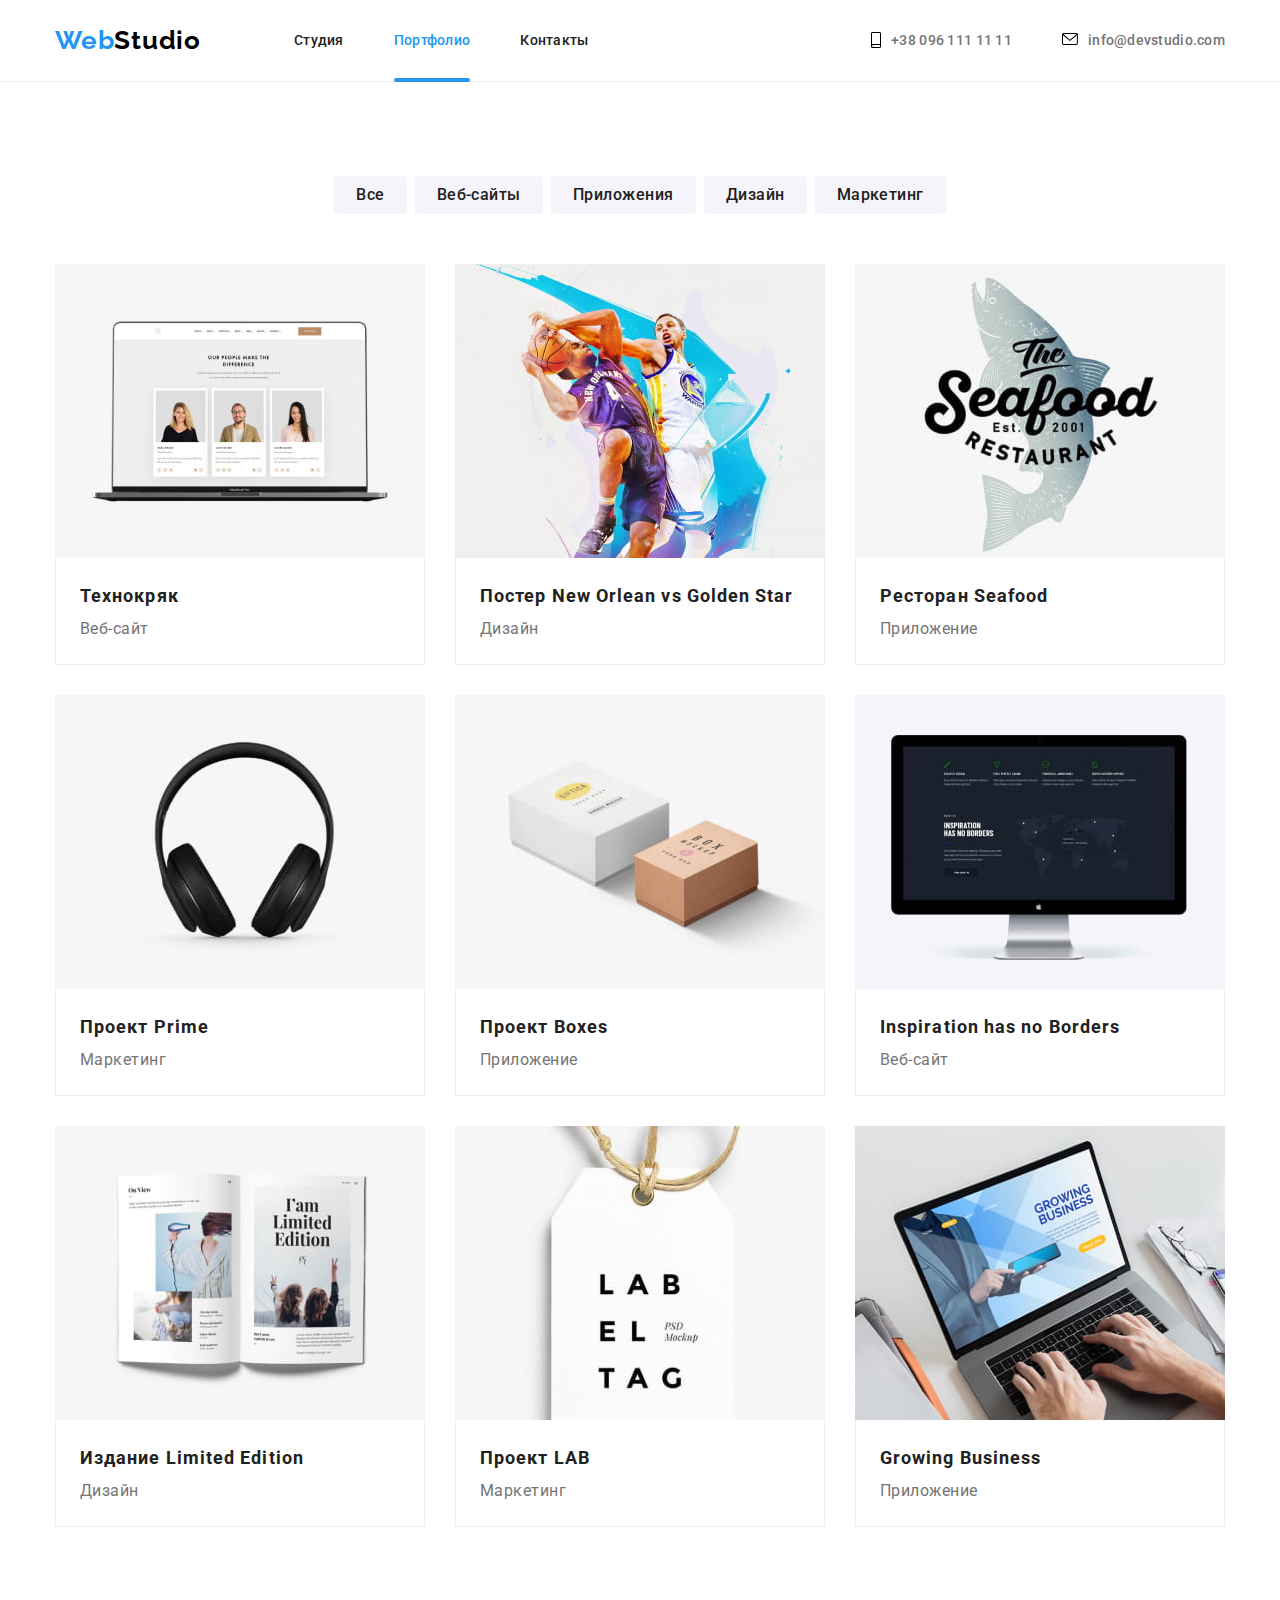
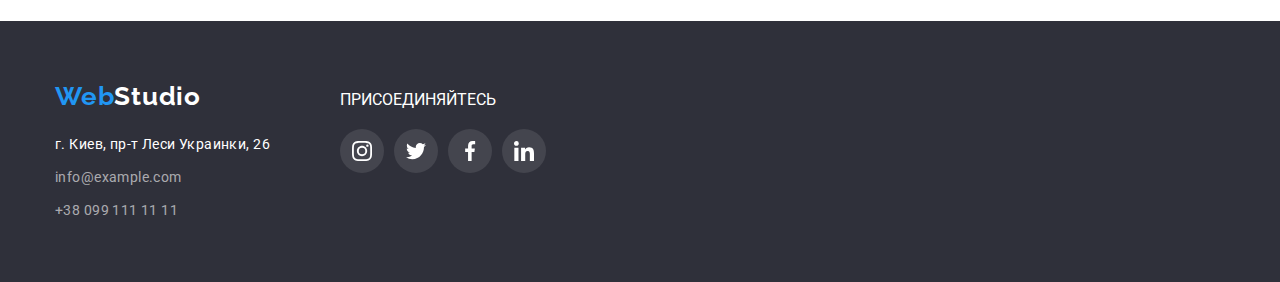
==== portfolio.html @ 35a97fe6 "Initial commit" ====
<!DOCTYPE html>
<html lang="ru">

<head>
    <meta charset="UTF-8">
    <meta http-equiv="X-UA-Compatible" content="IE=edge">
    <meta name="viewport" content="width=device-width, initial-scale=1.0">
    <title>Портфолио</title>
    <link rel="preconnect" href="https://fonts.googleapis.com">
    <link rel="preconnect" href="https://fonts.gstatic.com" crossorigin>
    <link
        href="https://fonts.googleapis.com/css2?family=Montserrat:wght@400;700&family=Raleway:wght@700&family=Roboto:wght@400;500;700;900&display=swap"
        rel="stylesheet">

    <link rel="stylesheet"
        href="https://cdnjs.cloudflare.com/ajax/libs/modern-normalize/1.1.0/modern-normalize.min.css">

    <link rel="stylesheet" href="./css/styles.css">

</head>

<body>



    <!-- Header section -->
    <header class="header">

        <div class="container header-container">
            <a href="/" class="logo link"> <span class="logo-web">Web</span>Studio </a>
            <nav class="main-nav">
                <ul class="navigation-list list">
                    <li class="navigation-item"><a class="navigation-link link" href="./index.html">Студия</a></li>
                    <li class="navigation-item"><a class="navigation-link link navigation-link-current"
                            href="./portfolio.html">Портфолио</a></li>
                    <li class="navigation-item"><a class="navigation-link link" href="">Контакты</a></li>
                </ul>
            </nav>

            <ul class="connection list">
                <li class="connection-item"><a class="connection-link link" href="tel:+380961111111">
                        <svg class="icon-smartphone">
                            <use href="./images/icons.svg#icon-smartphone">

                            </use>
                        </svg>+38 096 111 11 11</a>

                <li class="connection-item"><a class="connection-link link" href="mailto:info@devstudio.com">
                        <svg class="icon-envelope">
                            <use href="./images/icons.svg#icon-envelope">

                            </use>
                        </svg>info@devstudio.com</a></li>
            </ul>

        </div>

    </header>

    <!-- Main section -->

    <main>


        <!-- Portfolio section -->

        <section class="portfolio-section section">

            <div class="container">

                <ul class="filter-list list">
                    <li class="filter-item"><button class="filter-btn" type="button">Все</button></li>
                    <li class="filter-item"><button class="filter-btn" type="button">Веб-сайты</button></li>
                    <li class="filter-item"><button class="filter-btn" type="button">Приложения</button></li>
                    <li class="filter-item"><button class="filter-btn" type="button">Дизайн</button></li>
                    <li class="filter-item"><button class="filter-btn" type="button">Маркетинг</button></li>
                </ul>

                <ul class="porfolio-list list">
                    <li class="portfolio-item">
                        <a href="" class="portfolio-link link">
                            <div class="portfolio-list-thumb">
                                <img src="./images/portfolio/img-1.jpg" alt="Ноутбук с открытой веб-страницей"
                                    class="portfolio-img img" width="370" height="294">
                                <div class="overlay">
                                    <p class="porfolio-overlay-text">Ресурс предлагает комплексные предложения с разным
                                        уровнем
                                        функционала и сервисов. Все это позволит посетителю получить
                                        исчерпывающие сведения о компании или частном лице.</p>
                                </div>
                            </div>
                            <div class="portfolio-content">
                                <h2 class="portfolio-subtitle ">Технокряк</h2>
                                <p class="portfolio-desc">Веб-сайт</p>
                            </div>
                        </a>
                    </li>
                    <li class="portfolio-item">
                        <a href="" class="portfolio-link link">
                            <div class="portfolio-list-thumb">
                                <img src="./images/portfolio/img-2.jpg" alt="Момент игры двух баскетболистов"
                                    class="portfolio-img img" width="370" height="294">
                                <div class="overlay">
                                    <p class="porfolio-overlay-text">Ресурс предлагает комплексные предложения с разным
                                        уровнем
                                        функционала и сервисов. Все это позволит посетителю получить
                                        исчерпывающие сведения о компании или частном лице.</p>
                                </div>
                            </div>
                            <div class="portfolio-content">
                                <h2 class="portfolio-subtitle">Постер <span lang="en">New Orlean vs Golden Star</span>
                                </h2>
                                <p class="portfolio-desc">Дизайн</p>
                            </div>
                        </a>
                    </li>
                    <li class="portfolio-item">
                        <a href="" class="portfolio-link link">
                            <div class="portfolio-list-thumb">
                                <img src="./images/portfolio/img-3.jpg" alt="Логотип-вывеска ресторана"
                                    class="portfolio-img img" width="370" height="294">
                                <div class="overlay">
                                    <p class="porfolio-overlay-text">Ресурс предлагает комплексные предложения с разным
                                        уровнем
                                        функционала и сервисов. Все это позволит посетителю получить
                                        исчерпывающие сведения о компании или частном лице.</p>
                                </div>
                            </div>
                            <div class="portfolio-content">
                                <h2 class="portfolio-subtitle">Ресторан <span lang="en">Seafood</span> </h2>
                                <p class="portfolio-desc">Приложение</p>
                            </div>
                        </a>
                    </li>
                    <li class="portfolio-item">
                        <a href="" class="portfolio-link link">
                            <div class="portfolio-list-thumb">
                                <img src="./images/portfolio/img-4.jpg" alt="Накладные наушники"
                                    class="portfolio-img img" width="370" height="294">
                                <div class="overlay">
                                    <p class="porfolio-overlay-text">Ресурс предлагает комплексные предложения с разным
                                        уровнем
                                        функционала и сервисов. Все это позволит посетителю получить
                                        исчерпывающие сведения о компании или частном лице.</p>
                                </div>
                            </div>
                            <div class="portfolio-content">
                                <h2 class="portfolio-subtitle">Проект <span lang="en">Prime</span> </h2>
                                <p class="portfolio-desc">Маркетинг</p>
                            </div>
                        </a>
                    </li>
                    <li class="portfolio-item">
                        <a href="" class="portfolio-link link">
                            <div class="portfolio-list-thumb">
                                <img src="./images/portfolio/img-5.jpg" alt="две коробочки с надписями"
                                    class="portfolio-img img" width="370" height="294">
                                <div class="overlay">
                                    <p class="porfolio-overlay-text">Ресурс предлагает комплексные предложения с разным
                                        уровнем
                                        функционала и сервисов. Все это позволит посетителю получить
                                        исчерпывающие сведения о компании или частном лице.</p>
                                </div>
                            </div>
                            <div class="portfolio-content">
                                <h2 class="portfolio-subtitle">Проект <span lang="en">Boxes</span></h2>
                                <p class="portfolio-desc">Приложение</p>
                            </div>
                        </a>
                    </li>
                    <li class="portfolio-item">
                        <a href="" class="portfolio-link link">
                            <div class="portfolio-list-thumb">
                                <img src="./images/portfolio/img-6.jpg" alt="" class="portfolio-img img" width="370"
                                    height="294">
                                <div class="overlay">
                                    <p class="porfolio-overlay-text">Ресурс предлагает комплексные предложения с разным
                                        уровнем
                                        функционала и сервисов. Все это позволит посетителю получить
                                        исчерпывающие сведения о компании или частном лице.</p>
                                </div>
                            </div>
                            <div class="portfolio-content">
                                <h2 class="portfolio-subtitle" lang="en">Inspiration has no Borders</h2>
                                <p class="portfolio-desc">Веб-сайт</p>
                            </div>
                        </a>
                    </li>
                    <li class="portfolio-item">
                        <a href="" class="portfolio-link link">
                            <div class="portfolio-list-thumb">
                                <img src="./images/portfolio/img-7.jpg" alt="Книга. Лимитированое издание"
                                    class="portfolio-img img" widt h="370" height="294">
                                <div class="overlay">
                                    <p class="porfolio-overlay-text">Ресурс предлагает комплексные предложения с разным
                                        уровнем
                                        функционала и сервисов. Все это позволит посетителю получить
                                        исчерпывающие сведения о компании или частном лице.</p>
                                </div>
                            </div>
                            <div class="portfolio-content">
                                <h2 class="portfolio-subtitle">Издание <span lang="en">Limited Edition</span></h2>
                                <p class="portfolio-desc">Дизайн</p>
                            </div>
                        </a>
                    </li>
                    <li class="portfolio-item">
                        <a href="" class="portfolio-link link">
                            <div class="portfolio-list-thumb">
                                <img src="./images/portfolio/img-8.jpg" alt="Этикетка" class="portfolio-img img"
                                    width="370" height="294">
                                <div class="overlay">
                                    <p class="porfolio-overlay-text">Ресурс предлагает комплексные предложения с разным
                                        уровнем
                                        функционала и сервисов. Все это позволит посетителю получить
                                        исчерпывающие сведения о компании или частном лице.</p>
                                </div>
                            </div>
                            <div class="portfolio-content">
                                <h2 class="portfolio-subtitle">Проект <span lang="en">LAB</span></h2>
                                <p class="portfolio-desc">Маркетинг</p>
                            </div>
                        </a>
                    </li>
                    <li class="portfolio-item">
                        <a href="" class="portfolio-link link">
                            <div class="portfolio-list-thumb">
                                <img src="./images/portfolio/img-9.jpg" alt="" class="portfolio-img img" width="370"
                                    height="294">
                                <div class="overlay">
                                    <p class="porfolio-overlay-text">Ресурс предлагает комплексные предложения с разным
                                        уровнем
                                        функционала и сервисов. Все это позволит посетителю получить
                                        исчерпывающие сведения о компании или частном лице.</p>
                                </div>
                            </div>
                            <div class="portfolio-content">
                                <h2 class="portfolio-subtitle" lang="en">Growing Business</h2>
                                <p class="portfolio-desc">Приложение</p>
                            </div>
                        </a>
                    </li>
                </ul>
            </div>
        </section>

    </main>

    <!-- FOOTER section -->

    <footer class="footer">
        <div class="container footer-container">
            <div class="footer-box">
                <a class="footer-logo link" href=""> <span class="logo-web">Web</span>Studio </a>
                <address class="address">
                    <p class="footer-address"> г. Киев, пр-т Леси Украинки, 26</p>
                    <ul class="fotter-list list">
                        <li class="footer-item"><a class="footer-link link"
                                href="mailto:info@example.com">info@example.com</a>
                        </li>
                        <li class="footer-item"><a class="footer-link link" href="tel:+380991111111">+38 099 111 11
                                11</a>
                        </li>
                    </ul>


                </address>
            </div>

            <div class="footer-social-container">
                <p class="join">присоединяйтесь</p>
                <ul class="footer-social-list social-list">
                    <li class="instagram social-item">
                        <a class="instagram-link social-link footer-social-link" href="">
                            <svg class="instagram-icon footer-social-icon social-icon">
                                <use href="./images/icons.svg#icon-instagram"></use>
                            </svg>
                        </a>
                    </li>
                    <li class="twitter social-item">
                        <a class="twitter-link social-link footer-social-link" href="">
                            <svg class="twitter-icon footer-social-icon social-icon">
                                <use href="./images/icons.svg#icon-twitter"></use>
                            </svg>
                        </a>
                    </li>
                    <li class="facebook social-item">
                        <a class="facebook-link social-link footer-social-link" href="">
                            <svg class="facebook-icon footer-social-icon social-icon">
                                <use href="./images/icons.svg#icon-facebook"></use>
                            </svg>
                        </a>
                    </li>
                    <li class="linkedin social-item">
                        <a class="linkedin-link social-link footer-social-link" href="">
                            <svg class="linkedin-icon footer-social-icon social-icon">
                                <use href="./images/icons.svg#icon-linkedin"></use>
                            </svg>
                        </a>
                    </li>
                </ul>
            </div>
        </div>
    </footer>


</body>

</html>
---- css/styles.css ----
:root {
    /* fonts */
    --main-font: 'Roboto', sans-serif;
    --secondary-font: 'Raleway', sans-serif;

    /* text colors */
    --main-txt-cl: #212121;
    --accent-txt-cl: #757575;
    --select-cl: #2196F3;
    --social-cl: #AFB1B8;

    /* bg colors */
    --light-bg-cl: #F5F4FA;
    --dark-dg-cl: #2F303A;

    /* others */

    --card-set-gap: 30px;
    --margin-subtitle-gap: 50px;
}


body {
    font-family: var(--main-font);
    color: var(--accent-txt-cl);
}

/* reset styles */

.list {
    list-style: none;
}

.link {
    text-decoration: none;
}

h1,
h2,
h3,
p,
ul {
    margin: 0;
    padding: 0;
}

/* base styles */



.container {
    width: 1200px;
    padding-left: 15px;
    padding-right: 15px;
    margin: 0 auto;

}

.header-container,
.navigation-list,
.connection {
    display: flex;
    align-items: center;
}

.section {
    padding-bottom: 94px;
    padding-top: 94px;
}

.filter-btn,
.portfolio-subtitle,
.navigation-link,
.criteria-item-title,
.subtitle,
.team-subtitle {
    color: var(--main-txt-cl);
}


.hero-btn,
.filter-btn:hover,
.filter-btn:focus {

    background-color: var(--select-cl);
    cursor: pointer;
    color: #FFFFFF;

}



.img {
    display: block;
}


/* Header section */
.header {
    border-bottom: 1px solid #ECECEC;
}

.logo {
    margin-right: 93px;
}

.logo,
.footer-logo {
    font-family: var(--secondary-font);
    font-weight: 700;
    font-size: 26px;
    line-height: 1.19;
    letter-spacing: 0.03em;
    color: #000000;

}


.main-nav {
    margin-right: auto;
}

.connection .connection-item:not(:last-child) {
    margin-right: 50px;
}

.navigation-list .navigation-item:not(:last-child) {
    margin-right: 50px;
}

.navigation-link,
.connection-link {
    display: block;
    padding-top: 32px;
    padding-bottom: 32px;

    font-weight: 500;
    font-size: 14px;
    line-height: 1.14;
    letter-spacing: 0.02em;

    transition: color 250ms cubic-bezier(0.4, 0, 0.2, 1),
        fill 250ms cubic-bezier(0.4, 0, 0.2, 1);
}

.connection-link,
.portfolio-desc {
    color: var(--accent-txt-cl);
}

.icon-smartphone {
    width: 10px;
    height: 16px;
    vertical-align: text-top;
    margin-right: 10px;
    fill: inherit;
}

.icon-envelope {
    width: 16px;
    height: 12px;
    margin-right: 10px;
    fill: inherit;
}





.logo-web,
.navigation-link-current,
.navigation-link:hover,
.navigation-link:focus,
.connection-link:hover,
.connection-link:focus,
.icon-envelope:hover {
    color: var(--select-cl);
    fill: var(--select-cl);
}

.navigation-link-current {
    position: relative;
}

.navigation-link-current::after {
    content: '';
    display: block;
    width: 100%;
    height: 4px;
    border-radius: 2px;
    background-color: var(--select-cl);


    position: absolute;
    bottom: -2px;
    left: 0;
}




/* Hero section */


.headline {
    width: 696px;
    margin-bottom: 30px;
    margin-left: auto;
    margin-right: auto;

    font-weight: 900;
    font-size: 44px;
    line-height: 60px;
    text-align: center;
    letter-spacing: 0.06em;
    text-transform: uppercase;
    color: #FFFFFF;

}

.hero {
    padding-top: 200px;
    padding-bottom: 200px;
    text-align: center;

    background-color: #C4C4C4;
    background-image: linear-gradient(to right, rgba(47, 48, 58, 0.4), rgba(47, 48, 58, 0.4)), url(../images/background/bg-hero.jpg);
    background-repeat: no-repeat;
    max-width: 1600px;
    margin-right: auto;
    margin-left: auto;
}


.footer {
    background-color: var(--dark-dg-cl);
}



.hero-btn {
    transition: background-color 250ms cubic-bezier(0.4, 0, 0.2, 1);

    background: #2196F3;
    border: none;
    border-radius: 4px;
    padding: 10px 42px;

    font-family: inherit;
    font-weight: 700;
    font-size: 16px;
    line-height: calc(30/16);
    text-align: center;
    letter-spacing: 0.06em;
}

.hero-btn:hover,
.hero-btn:focus {
    background: #188CE8;
}

/* Modal window*/

.backdrop {
    position: fixed;
    top: 0;
    left: 0;
    z-index: 1000;

    width: 100%;
    height: 100%;

    background-color: rgba(0, 0, 0, 0.2);

    transition: opacity 250ms cubic-bezier(0.4, 0, 0.2, 1),
        visibility 250ms cubic-bezier(0.4, 0, 0.2, 1);
}

.backdrop.is-hidden {
    opacity: 0;
    pointer-events: none;
    visibility: hidden;
}

.backdrop.is-hidden .modal {
    transform: translate(-50%, -50%) scale(0.3) rotate(360deg);

}

.modal {
    position: absolute;
    top: 50%;
    left: 50%;
    transform: translate(-50%, -50%) scale(1) rotate(0);
    transition: transform 300ms cubic-bezier(0.4, 0, 0.2, 1) 250ms;

    min-width: 528px;
    min-height: 581px;
    background: #FFFFFF;
    box-shadow: 0px 1px 3px rgba(0, 0, 0, 0.12), 0px 1px 1px rgba(0, 0, 0, 0.14), 0px 2px 1px rgba(0, 0, 0, 0.2);
    border-radius: 4px;


}

.modal-btn {
    position: absolute;
    top: 8px;
    right: 8px;

    display: flex;
    justify-content: center;
    align-items: center;

    width: 30px;
    height: 30px;
    border: 1px solid rgba(0, 0, 0, 0.1);
    border-radius: 50%;
    background-color: transparent;

    cursor: pointer;
}

.modal-btn-icon {
    width: 18px;
    height: 18px;
}

/* criteria section */

.criteria-list,
.team-list {
    display: flex;

}

.criteria-item {
    flex-basis: calc((100%-90px)/4);
}

.criteria-list>.criteria-item:not(:last-child),
.team-list .team-item:not(:last-child),
.work-list .work-item:not(:last-child) {
    margin-right: var(--card-set-gap);
}


.criteria-title {
    border: 0;
    height: 1px;
    margin: -1px;
    overflow: hidden;
    padding: 0;
    width: 1px;
}



.criteria-item-title,
.work-item-title {
    font-weight: 700;
    font-size: 14px;
    line-height: calc(16/14);
    letter-spacing: 0.03em;
    text-transform: uppercase;
}

.criteria-item-desk {
    margin-top: 10px;
    font-size: 14px;
    line-height: calc(24/14);
    letter-spacing: 0.03em;
}

.thumb {
    display: flex;
    align-items: center;
    justify-content: center;
    background-color: var(--light-bg-cl);
    height: 120px;
    margin-bottom: 30px;
}

.criteria-icon {

    width: 70px;
    height: 70px;
}


/* WORK section */
.work {
    padding-top: 0;
}

.subtitle {
    margin-bottom: var(--margin-subtitle-gap);

    font-weight: 700;
    font-size: 36px;
    line-height: calc(42/36);
    text-align: center;
    letter-spacing: 0.03em;
}

.work-list {
    display: flex;

}

.work-thumb {
    display: flex;
    justify-content: center;
    align-items: center;

    position: absolute;
    bottom: 0;
    left: 0;

    width: 100%;
    height: 70px;
    background-color: rgba(47, 48, 58, 0.8);
}

.work-item-title {
    color: #FFFFFF;

}

.work-item {
    position: relative;

    flex-basis: calc((100%-60)/3);

}


/* TEAM section */

.team {
    background-color: var(--light-bg-cl);
}


.team-item {
    box-shadow: 0px 1px 3px rgba(0, 0, 0, 0.12), 0px 1px 1px rgba(0, 0, 0, 0.14), 0px 2px 1px rgba(0, 0, 0, 0.2);
    border-radius: 0px 0px 4px 4px;

}

.team-text {
    padding-top: 30px;
    padding-bottom: 30px;
}

.team-subtitle {
    margin-bottom: 10px;

    font-weight: 500;
    font-size: 16px;
    line-height: calc(19/16);
    text-align: center;
    letter-spacing: 0.03em;

}

.team-desk {

    margin-bottom: 16px;
}


.team-desk,
.portfolio-desc {
    line-height: calc(19/16);
    text-align: center;
    letter-spacing: 0.03em;
}

.social-list {
    list-style: none;
    display: flex;
    gap: 10px;
    justify-content: center;

}

.social-item {
    height: 44px;
    width: 44px;


}


.social-link {
    display: flex;
    height: 100%;
    width: 100%;
    border-radius: 50%;
    justify-content: center;
    align-items: center;


    transition: background-color 250ms cubic-bezier(0.4, 0, 0.2, 1);


}



.social-icon {
    width: 20px;
    height: 20px;
    fill: var(--social-cl);

    transition: fill 250ms cubic-bezier(0.4, 0, 0.2, 1);


}

.social-link:hover .team-social-icon,
.social-link:focus .team-social-icon {
    fill: #FFFFFF;
}

.social-link:hover,
.social-link:focus {
    background-color: var(--select-cl);
}


/* Clients */

.clients-list {
    display: flex;
    gap: var(--card-set-gap);

    list-style: none;
}

.clients-item {
    width: 170px;
    height: 92px;


}



.client-link {
    display: flex;
    align-items: center;
    justify-content: center;
    width: 100%;
    height: 100%;
    border: 1px solid var(--social-cl);

    transition: border 250ms cubic-bezier(0.4, 0, 0.2, 1);
}

.clients-logo {
    width: 106px;
    height: 60px;
    fill: var(--social-cl);

    transition: fill 250ms cubic-bezier(0.4, 0, 0.2, 1);
}

.client-link:hover .clients-logo,
.client-link:focus .clients-logo {
    fill: var(--select-cl);

}

.client-link:hover,
.client-link:focus {
    border: 1px solid var(--select-cl);
}



/* Footer */

.footer {
    padding-top: 60px;
    padding-bottom: 60px;
}

.footer-box {
    display: block;
    margin-right: 70px;
}

.footer-logo,
.footer-address,
.footer-link:hover,
.footer-link:focus {
    color: #FFFFFF;
}

.footer-container {
    display: flex;
    align-items: baseline;

}

.address,
.footer-link {
    font-style: normal;
    font-size: 14px;
    line-height: calc(24/14);
    letter-spacing: 0.03em;
}

.footer-link {
    color: rgba(255, 255, 255, 0.6);
    transition: color 250ms cubic-bezier(0.4, 0, 0.2, 1);
    ;
}

.address {
    margin-top: 20px;
}

.fotter-list,
.footer-item:last-child {
    margin-top: 9px;
}


.join {
    text-transform: uppercase;
    color: rgba(255, 255, 255, 1);
}

.footer-social-list {
    margin: 0px;
    margin-top: 20px;
}

.footer-social-icon {
    fill: #FFFFFF;
}

.footer-social-link {
    background-color: rgba(255, 255, 255, 0.1);
}


/*  PORTFOLIO PAGE */

.filter-list {
    display: flex;
    justify-content: center;
    margin-bottom: 50px;
}

.filter-btn {
    padding: 6px 22px;

    font-family: inherit;
    font-style: normal;
    font-weight: 500;
    font-size: 16px;
    line-height: calc(26/16);
    text-align: center;
    letter-spacing: 0.03em;
    background-color: var(--light-bg-cl);
    border-style: none;
    border-radius: 4px;
    transition: background-color 250ms cubic-bezier(0.4, 0, 0.2, 1),
        box-shadow 250ms cubic-bezier(0.4, 0, 0.2, 1),
        color 250ms cubic-bezier(0.4, 0, 0.2, 1);
}

.filter-btn:hover,
.filter-btn:focus {
    box-shadow: 0px 3px 1px rgba(0, 0, 0, 0.1), 0px 1px 2px rgba(0, 0, 0, 0.08), 0px 2px 2px rgba(0, 0, 0, 0.12);
}

.filter-list .filter-item:not(:last-child) {
    margin-right: 8px;
}

.porfolio-list {


    /*   margin-top: calc(-1 * var(--card-set-gap));
    margin-left: calc(-1 * var(--card-set-gap)); */

    display: flex;
    flex-wrap: wrap;
    gap: var(--card-set-gap);

}

.portfolio-item {
    flex-basis: calc(100% / 3 - var(--card-set-gap));

    /*  margin-top: var(--card-set-gap);
    margin-left: var(--card-set-gap); */
}

.portfolio-link {
    transition: box-shadow 250ms cubic-bezier(0.4, 0, 0.2, 1);
}

.portfolio-link:hover,
.portfolio-link:focus {
    display: block;
    box-shadow: 0px 1px 1px rgba(0, 0, 0, 0.12), 0px 4px 4px rgba(0, 0, 0, 0.06), 1px 4px 6px rgba(0, 0, 0, 0.16);
}

.portfolio-subtitle {
    font-weight: 700;
    font-size: 18px;
    line-height: calc(36/18);
    letter-spacing: 0.06em;
}

.portfolio-desc {
    line-height: calc(30/16);
    text-align: left;
}

.portfolio-content {
    padding: 20px 24px;
    border: 1px solid #EEEEEE;
    border-top: none;
}

.portfolio-list-thumb {
    position: relative;
    overflow: hidden;

}

.overlay {
    position: absolute;
    top: 0;
    bottom: 0;

    padding: 63px 24px;
    background-color: rgba(33, 150, 243, 0.9);

    transform: translateY(100%);
    transition: transform 250ms cubic-bezier(0.4, 0, 0.2, 1);

}

.portfolio-link:hover .overlay,
.portfolio-link:focus .overlay {
    transform: translateY(0);
}

.porfolio-overlay-text {
    font-size: 18px;
    line-height: calc(28/18);
    letter-spacing: 0.03em;

    color: #FFFFFF;
}
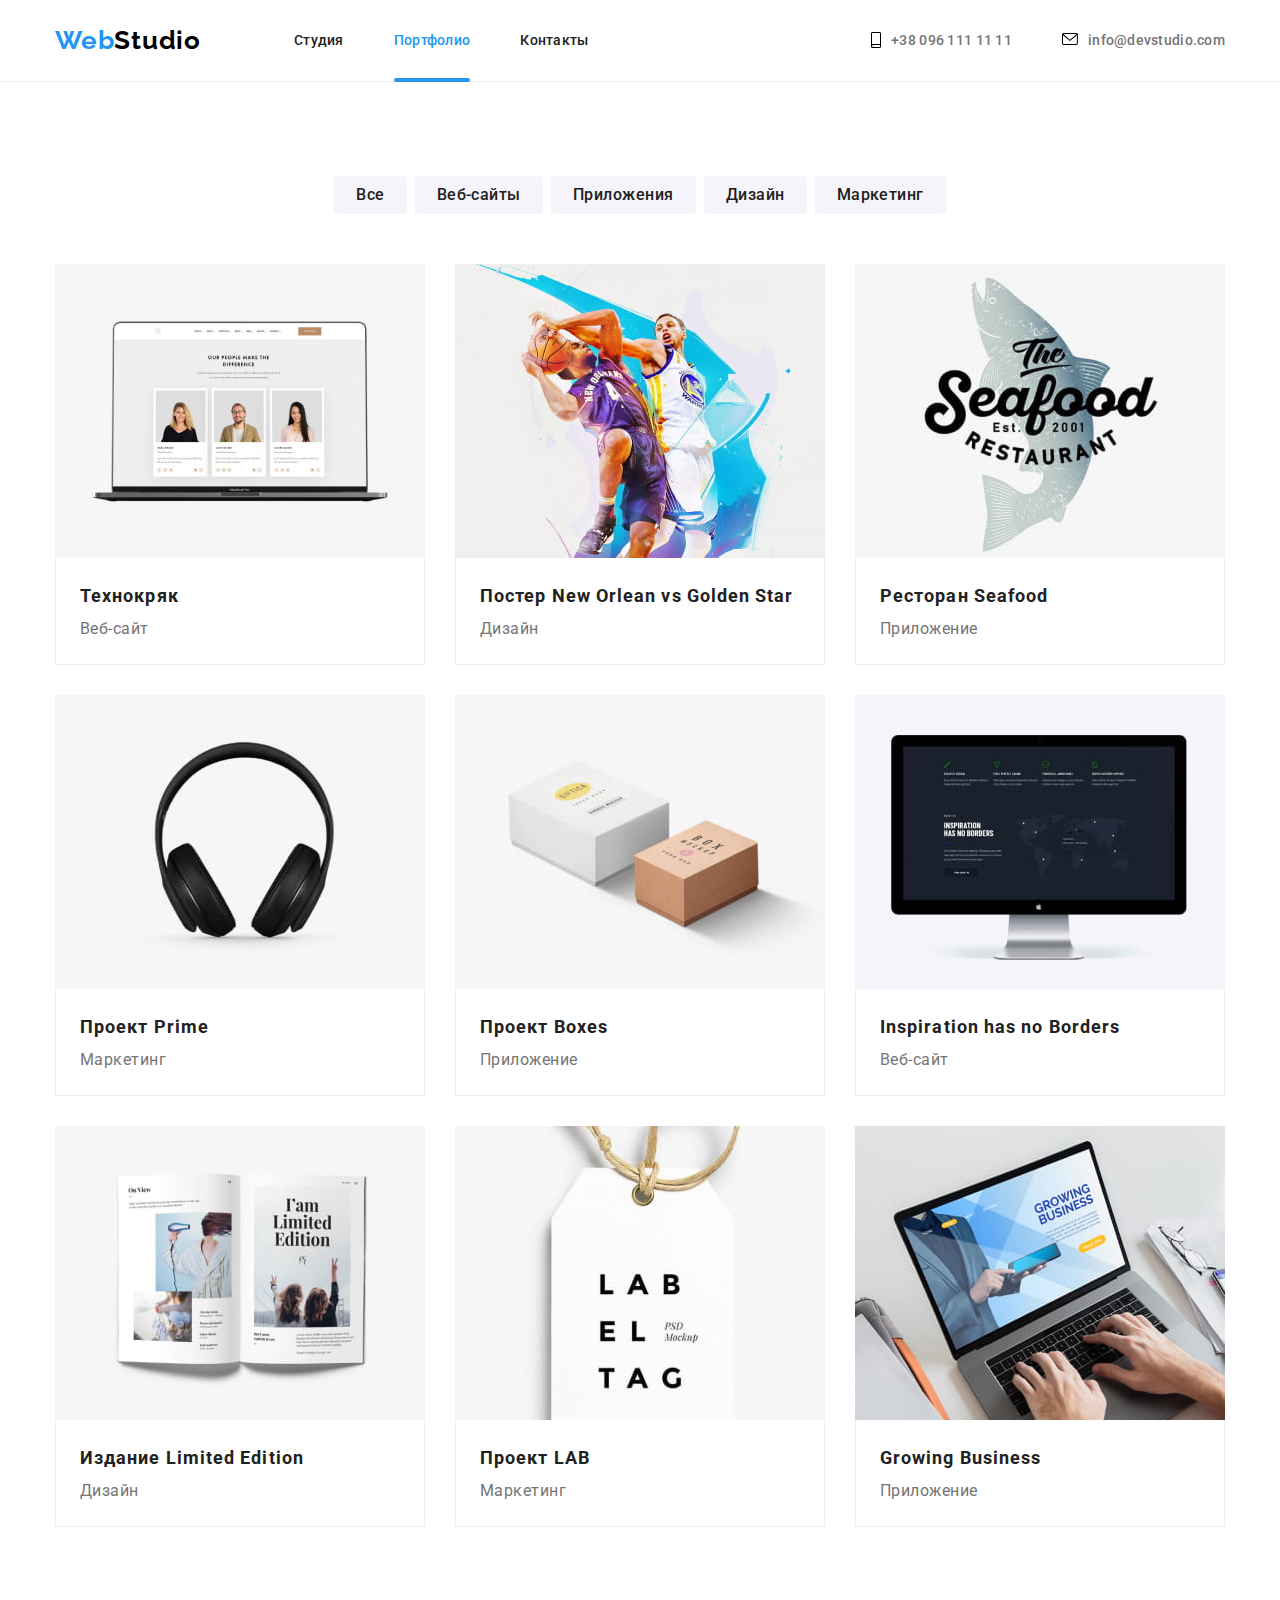
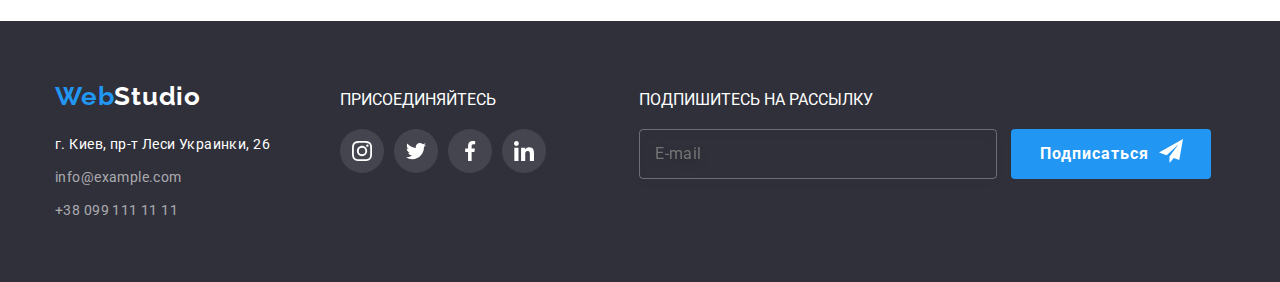
==== commit 8815970f: "form" ====
--- a/portfolio.html
+++ b/portfolio.html
@@ -300,6 +300,20 @@
                     </li>
                 </ul>
             </div>
+            <div class="footer-form">
+                <form>
+                    <label class="join footer-form-label">
+                        Подпишитесь на рассылку</label>
+                    <input type="email" name="email" class="footer-email" placeholder="E-mail" />
+                    <button type="submit" class="footer-form-btn">Подписаться
+                        <span>
+                            <svg class="footer-btn-icon">
+                                <use href="./images/icons.svg#icon-send"></use>
+                            </svg>
+                        </span>
+                    </button>
+                </form>
+            </div>
         </div>
     </footer>
 
--- a/css/styles.css
+++ b/css/styles.css
@@ -79,6 +79,8 @@
 
 
 .hero-btn,
+.modal-form-btn,
+.footer-form-btn,
 .filter-btn:hover,
 .filter-btn:focus {
 
@@ -238,10 +240,12 @@
 
 
 
-.hero-btn {
+.hero-btn,
+.modal-form-btn,
+.footer-form-btn {
     transition: background-color 250ms cubic-bezier(0.4, 0, 0.2, 1);
 
-    background: #2196F3;
+    background-color: #2196F3;
     border: none;
     border-radius: 4px;
     padding: 10px 42px;
@@ -255,8 +259,12 @@
 }
 
 .hero-btn:hover,
-.hero-btn:focus {
-    background: #188CE8;
+.hero-btn:focus,
+.modal-form-btn:hover,
+.modal-form-btn:focus,
+.footer-form-btn:hover,
+.footer-form-btn:focus {
+    background-color: #188CE8;
 }
 
 /* Modal window*/
@@ -294,12 +302,13 @@
     transform: translate(-50%, -50%) scale(1) rotate(0);
     transition: transform 300ms cubic-bezier(0.4, 0, 0.2, 1) 250ms;
 
-    min-width: 528px;
-    min-height: 581px;
+    width: 528px;
+    height: 581px;
     background: #FFFFFF;
     box-shadow: 0px 1px 3px rgba(0, 0, 0, 0.12), 0px 1px 1px rgba(0, 0, 0, 0.14), 0px 2px 1px rgba(0, 0, 0, 0.2);
     border-radius: 4px;
 
+    padding: 40px 39px 40px 41px;
 
 }
 
@@ -324,6 +333,129 @@
 .modal-btn-icon {
     width: 18px;
     height: 18px;
+}
+
+.modal-btn:hover .modal-btn-icon,
+.modal-btn:focus .modal-btn-icon {
+    fill: var(--select-cl);
+}
+
+.modal-desc {
+    font-weight: 700;
+    font-size: 20px;
+    line-height: calc(23/20);
+    letter-spacing: 0.03em;
+
+    color: var(--main-txt-cl);
+    padding-bottom: 12px;
+}
+
+.modal-label {
+    position: relative;
+
+    display: inline-block;
+    margin-bottom: 10px;
+
+    font-size: 12px;
+    line-height: calc(14/12);
+    letter-spacing: 0.01em;
+
+    color: var(--accent-txt-cl);
+}
+
+
+.form-input {
+    display: block;
+    min-width: 448px;
+
+    padding: 11px 12px 11px 42px;
+    border-radius: 4px;
+    border: 1px solid rgba(33, 33, 33, 0.2);
+
+    transition: border-color 250ms cubic-bezier(0.4, 0, 0.2, 1);
+
+
+}
+
+.form-input:hover,
+.form-input:focus,
+.form-input:hover+.modal-form-tumb>.modal-form-icon,
+.form-input:focus+.modal-form-tumb>.modal-form-icon {
+    cursor: pointer;
+    border-color: var(--select-cl);
+    fill: var(--select-cl);
+
+}
+
+.modal-form-tumb {
+    position: absolute;
+    top: 50%;
+    left: 12px;
+    pointer-events: none;
+}
+
+.modal-form-icon {
+    width: 18px;
+    height: 18px;
+
+    fill: var(--main-txt-cl);
+    transition: fill 250ms cubic-bezier(0.4, 0, 0.2, 1);
+}
+
+.modal-area {
+    height: 138px;
+
+    padding: 12px 16px;
+    margin-bottom: 20px;
+
+
+}
+
+.modal-label-agreement {
+    margin-bottom: 30px;
+
+    font-size: 14px;
+    line-height: calc(24/14);
+    letter-spacing: 0.03em;
+
+    color: var(--accent-txt-cl);
+}
+
+.modal-agreement-link {
+    color: var(--select-cl);
+}
+
+.modal-form {
+    display: flex;
+    flex-direction: column;
+    align-items: center;
+}
+
+.modal-agreement {
+
+    -webkit-appearance: none;
+    -moz-appearance: none;
+    appearance: none;
+
+
+}
+
+
+.icon-check {
+    width: 16px;
+    height: 15px;
+
+    fill: #FFFFFF;
+    border: 1px solid var(--main-txt-cl);
+    border-radius: 2px;
+    transition: border 250ms cubic-bezier(0.4, 0, 0.2, 1),
+        background-color 250ms cubic-bezier(0.4, 0, 0.2, 1);
+    ;
+}
+
+.modal-agreement:checked+.checkbox-icon>.icon-check {
+    background-color: var(--select-cl);
+    border: none;
 }
 
 /* criteria section */
@@ -628,15 +760,18 @@
     margin-top: 9px;
 }
 
+.footer-social-container {
+    margin-right: 93px;
+}
 
 .join {
     text-transform: uppercase;
     color: rgba(255, 255, 255, 1);
+    margin-bottom: 20px;
 }
 
 .footer-social-list {
     margin: 0px;
-    margin-top: 20px;
 }
 
 .footer-social-icon {
@@ -647,6 +782,50 @@
     background-color: rgba(255, 255, 255, 0.1);
 }
 
+.footer-form-label {
+    display: block;
+
+
+}
+
+.footer-email {
+    display: inline-block;
+    padding: 14px 15px;
+    margin-right: 10px;
+
+
+    min-width: 358px;
+    box-sizing: border-box;
+    border: 1px solid rgba(255, 255, 255, 0.3);
+    filter: drop-shadow(0px 4px 4px rgba(0, 0, 0, 0.15));
+    border-radius: 4px;
+    background-color: transparent;
+
+    line-height: calc(20/16);
+    letter-spacing: 0.03em;
+
+}
+
+.footer-form-btn {
+    position: relative;
+
+    min-width: 200px;
+    padding-left: 29px;
+    padding-right: 28px;
+
+    text-align: left;
+
+}
+
+.footer-btn-icon {
+    position: absolute;
+    top: 10px;
+    right: 28px;
+
+    width: 24px;
+    height: 24px;
+    fill: #FFFFFF;
+}
 
 /*  PORTFOLIO PAGE */
 
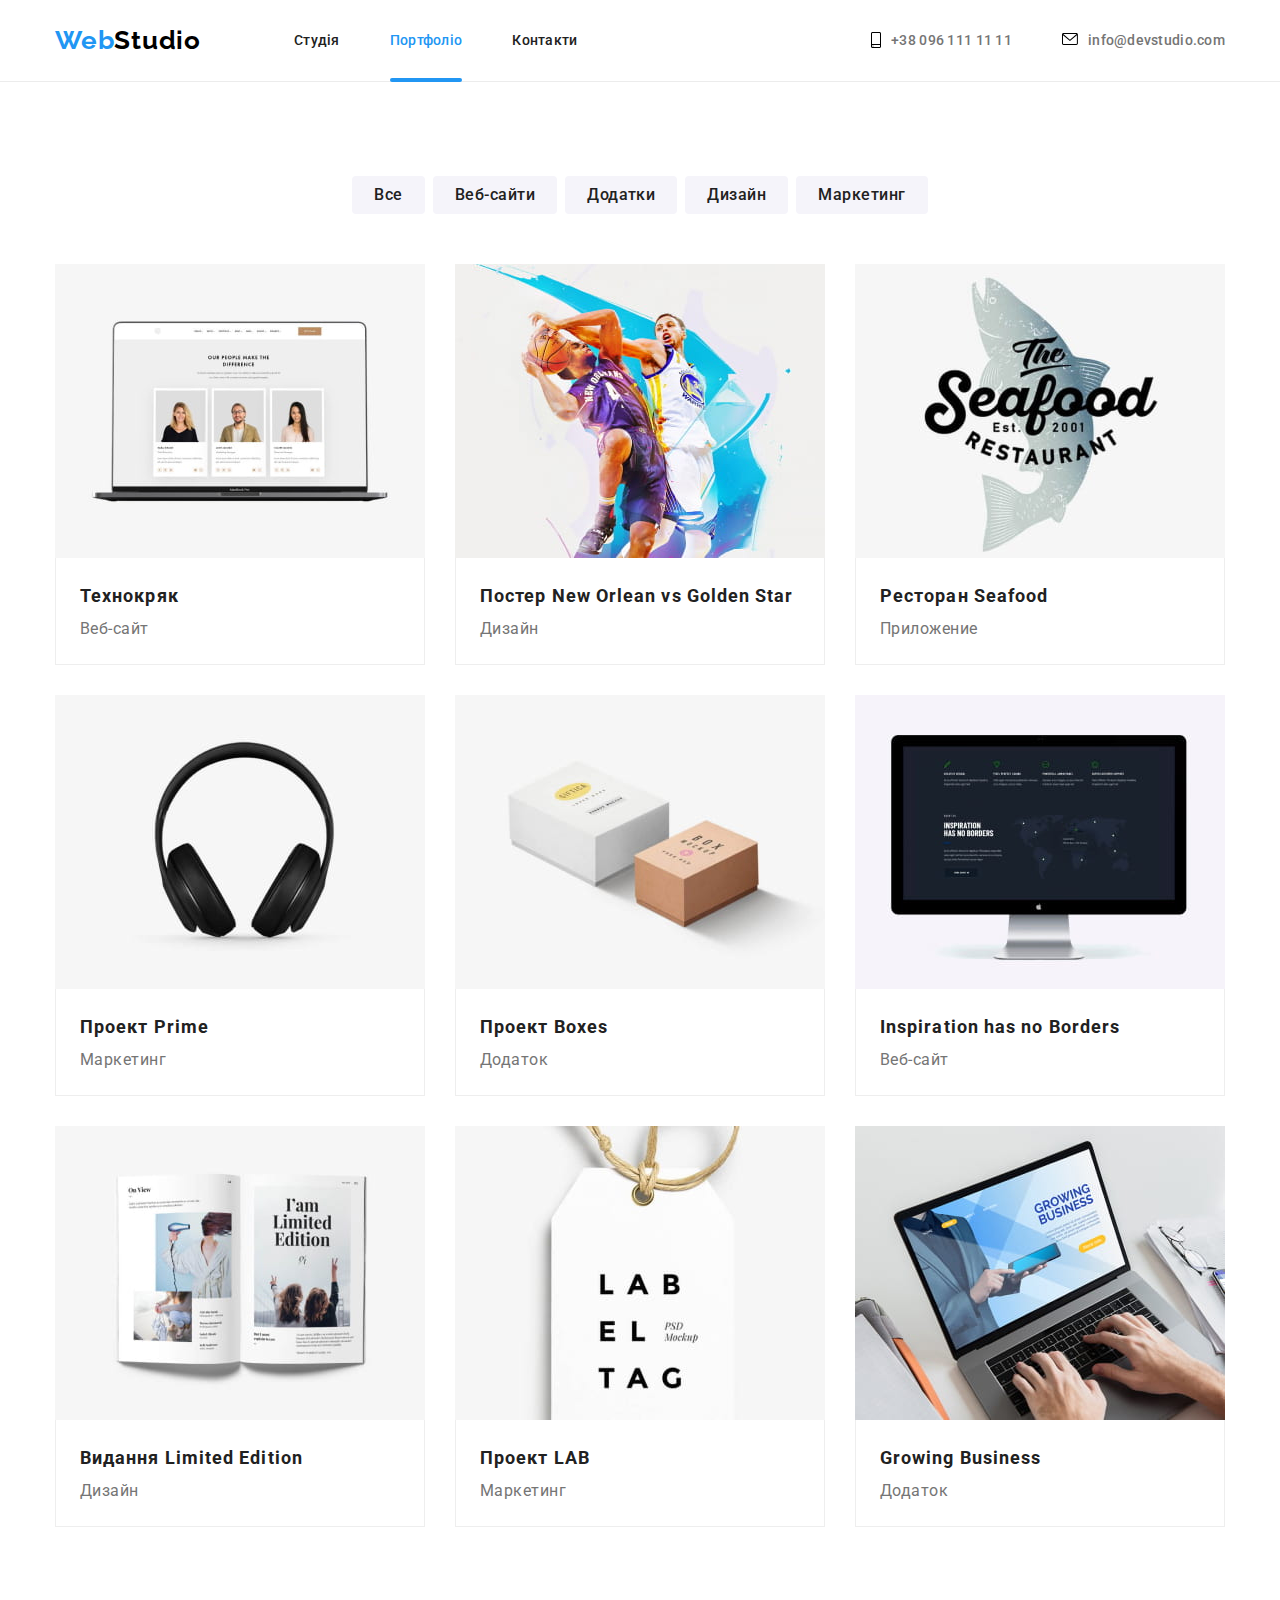
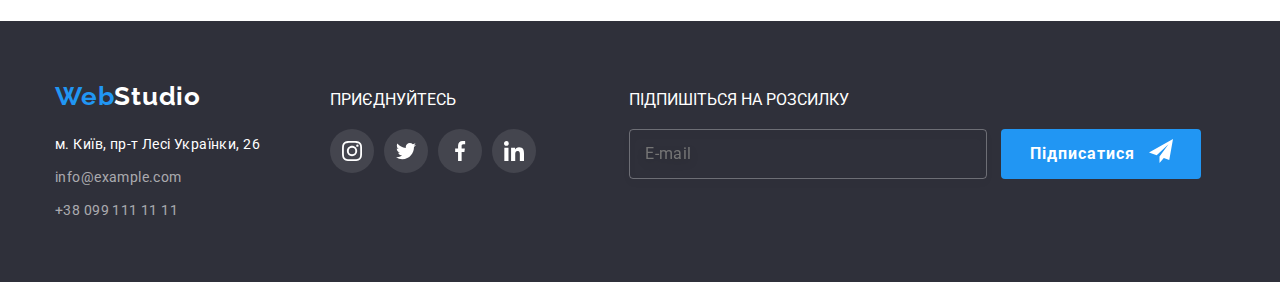
==== commit 5851a7c1: "ukr" ====
--- a/portfolio.html
+++ b/portfolio.html
@@ -1,5 +1,5 @@
 <!DOCTYPE html>
-<html lang="ru">
+<html lang="uk">
 
 <head>
     <meta charset="UTF-8">
@@ -30,10 +30,12 @@
             <a href="/" class="logo link"> <span class="logo-web">Web</span>Studio </a>
             <nav class="main-nav">
                 <ul class="navigation-list list">
-                    <li class="navigation-item"><a class="navigation-link link" href="./index.html">Студия</a></li>
+                    <li class="navigation-item"><a class="navigation-link link" href="/">Студія</a>
+                    </li>
                     <li class="navigation-item"><a class="navigation-link link navigation-link-current"
-                            href="./portfolio.html">Портфолио</a></li>
-                    <li class="navigation-item"><a class="navigation-link link" href="">Контакты</a></li>
+                            href="./portfolio.html">Портфоліо</a>
+                    </li>
+                    <li class="navigation-item"><a class="navigation-link link" href="">Контакти</a></li>
                 </ul>
             </nav>
 
@@ -70,8 +72,8 @@
 
                 <ul class="filter-list list">
                     <li class="filter-item"><button class="filter-btn" type="button">Все</button></li>
-                    <li class="filter-item"><button class="filter-btn" type="button">Веб-сайты</button></li>
-                    <li class="filter-item"><button class="filter-btn" type="button">Приложения</button></li>
+                    <li class="filter-item"><button class="filter-btn" type="button">Веб-сайти</button></li>
+                    <li class="filter-item"><button class="filter-btn" type="button">Додатки</button></li>
                     <li class="filter-item"><button class="filter-btn" type="button">Дизайн</button></li>
                     <li class="filter-item"><button class="filter-btn" type="button">Маркетинг</button></li>
                 </ul>
@@ -80,13 +82,12 @@
                     <li class="portfolio-item">
                         <a href="" class="portfolio-link link">
                             <div class="portfolio-list-thumb">
-                                <img src="./images/portfolio/img-1.jpg" alt="Ноутбук с открытой веб-страницей"
-                                    class="portfolio-img img" width="370" height="294">
-                                <div class="overlay">
-                                    <p class="porfolio-overlay-text">Ресурс предлагает комплексные предложения с разным
-                                        уровнем
-                                        функционала и сервисов. Все это позволит посетителю получить
-                                        исчерпывающие сведения о компании или частном лице.</p>
+                                <img src="./images/portfolio/img-1.jpg" alt="Ноутбук з відкритою веб-сторінкою"
+                                    class="portfolio-img img" width="370" height="294">
+                                <div class="overlay">
+                                    <p class="porfolio-overlay-text">Ресурс пропонує комплексні пропозиції з різним
+                                        рівнем функціоналу та сервісів. Все це дозволить відвідувачу отримати вичерпні
+                                        відомості про компанію чи приватну особу.</p>
                                 </div>
                             </div>
                             <div class="portfolio-content">
@@ -98,13 +99,12 @@
                     <li class="portfolio-item">
                         <a href="" class="portfolio-link link">
                             <div class="portfolio-list-thumb">
-                                <img src="./images/portfolio/img-2.jpg" alt="Момент игры двух баскетболистов"
-                                    class="portfolio-img img" width="370" height="294">
-                                <div class="overlay">
-                                    <p class="porfolio-overlay-text">Ресурс предлагает комплексные предложения с разным
-                                        уровнем
-                                        функционала и сервисов. Все это позволит посетителю получить
-                                        исчерпывающие сведения о компании или частном лице.</p>
+                                <img src="./images/portfolio/img-2.jpg" alt="Момент гри двох баскетболістів"
+                                    class="portfolio-img img" width="370" height="294">
+                                <div class="overlay">
+                                    <p class="porfolio-overlay-text">Ресурс пропонує комплексні пропозиції з різним
+                                        рівнем функціоналу та сервісів. Все це дозволить відвідувачу отримати вичерпні
+                                        відомості про компанію чи приватну особу.</p>
                                 </div>
                             </div>
                             <div class="portfolio-content">
@@ -117,13 +117,12 @@
                     <li class="portfolio-item">
                         <a href="" class="portfolio-link link">
                             <div class="portfolio-list-thumb">
-                                <img src="./images/portfolio/img-3.jpg" alt="Логотип-вывеска ресторана"
-                                    class="portfolio-img img" width="370" height="294">
-                                <div class="overlay">
-                                    <p class="porfolio-overlay-text">Ресурс предлагает комплексные предложения с разным
-                                        уровнем
-                                        функционала и сервисов. Все это позволит посетителю получить
-                                        исчерпывающие сведения о компании или частном лице.</p>
+                                <img src="./images/portfolio/img-3.jpg" alt="Логотип-вивіска ресторану"
+                                    class="portfolio-img img" width="370" height="294">
+                                <div class="overlay">
+                                    <p class="porfolio-overlay-text">Ресурс пропонує комплексні пропозиції з різним
+                                        рівнем функціоналу та сервісів. Все це дозволить відвідувачу отримати вичерпні
+                                        відомості про компанію чи приватну особу.</p>
                                 </div>
                             </div>
                             <div class="portfolio-content">
@@ -135,13 +134,12 @@
                     <li class="portfolio-item">
                         <a href="" class="portfolio-link link">
                             <div class="portfolio-list-thumb">
-                                <img src="./images/portfolio/img-4.jpg" alt="Накладные наушники"
-                                    class="portfolio-img img" width="370" height="294">
-                                <div class="overlay">
-                                    <p class="porfolio-overlay-text">Ресурс предлагает комплексные предложения с разным
-                                        уровнем
-                                        функционала и сервисов. Все это позволит посетителю получить
-                                        исчерпывающие сведения о компании или частном лице.</p>
+                                <img src="./images/portfolio/img-4.jpg" alt="Накладні навушники"
+                                    class="portfolio-img img" width="370" height="294">
+                                <div class="overlay">
+                                    <p class="porfolio-overlay-text">Ресурс пропонує комплексні пропозиції з різним
+                                        рівнем функціоналу та сервісів. Все це дозволить відвідувачу отримати вичерпні
+                                        відомості про компанію чи приватну особу.</p>
                                 </div>
                             </div>
                             <div class="portfolio-content">
@@ -153,31 +151,29 @@
                     <li class="portfolio-item">
                         <a href="" class="portfolio-link link">
                             <div class="portfolio-list-thumb">
-                                <img src="./images/portfolio/img-5.jpg" alt="две коробочки с надписями"
-                                    class="portfolio-img img" width="370" height="294">
-                                <div class="overlay">
-                                    <p class="porfolio-overlay-text">Ресурс предлагает комплексные предложения с разным
-                                        уровнем
-                                        функционала и сервисов. Все это позволит посетителю получить
-                                        исчерпывающие сведения о компании или частном лице.</p>
+                                <img src="./images/portfolio/img-5.jpg" alt="дві коробочки з надпісями"
+                                    class="portfolio-img img" width="370" height="294">
+                                <div class="overlay">
+                                    <p class="porfolio-overlay-text">Ресурс пропонує комплексні пропозиції з різним
+                                        рівнем функціоналу та сервісів. Все це дозволить відвідувачу отримати вичерпні
+                                        відомості про компанію чи приватну особу.</p>
                                 </div>
                             </div>
                             <div class="portfolio-content">
                                 <h2 class="portfolio-subtitle">Проект <span lang="en">Boxes</span></h2>
-                                <p class="portfolio-desc">Приложение</p>
-                            </div>
-                        </a>
-                    </li>
-                    <li class="portfolio-item">
-                        <a href="" class="portfolio-link link">
-                            <div class="portfolio-list-thumb">
-                                <img src="./images/portfolio/img-6.jpg" alt="" class="portfolio-img img" width="370"
-                                    height="294">
-                                <div class="overlay">
-                                    <p class="porfolio-overlay-text">Ресурс предлагает комплексные предложения с разным
-                                        уровнем
-                                        функционала и сервисов. Все это позволит посетителю получить
-                                        исчерпывающие сведения о компании или частном лице.</p>
+                                <p class="portfolio-desc">Додаток</p>
+                            </div>
+                        </a>
+                    </li>
+                    <li class="portfolio-item">
+                        <a href="" class="portfolio-link link">
+                            <div class="portfolio-list-thumb">
+                                <img src="./images/portfolio/img-6.jpg" alt="карта миру відкрита на компьютері"
+                                    class="portfolio-img img" width="370" height="294">
+                                <div class="overlay">
+                                    <p class="porfolio-overlay-text">Ресурс пропонує комплексні пропозиції з різним
+                                        рівнем функціоналу та сервісів. Все це дозволить відвідувачу отримати вичерпні
+                                        відомості про компанію чи приватну особу.</p>
                                 </div>
                             </div>
                             <div class="portfolio-content">
@@ -189,17 +185,16 @@
                     <li class="portfolio-item">
                         <a href="" class="portfolio-link link">
                             <div class="portfolio-list-thumb">
-                                <img src="./images/portfolio/img-7.jpg" alt="Книга. Лимитированое издание"
+                                <img src="./images/portfolio/img-7.jpg" alt="Книга. Лімітоване видання"
                                     class="portfolio-img img" widt h="370" height="294">
                                 <div class="overlay">
-                                    <p class="porfolio-overlay-text">Ресурс предлагает комплексные предложения с разным
-                                        уровнем
-                                        функционала и сервисов. Все это позволит посетителю получить
-                                        исчерпывающие сведения о компании или частном лице.</p>
-                                </div>
-                            </div>
-                            <div class="portfolio-content">
-                                <h2 class="portfolio-subtitle">Издание <span lang="en">Limited Edition</span></h2>
+                                    <p class="porfolio-overlay-text">Ресурс пропонує комплексні пропозиції з різним
+                                        рівнем функціоналу та сервісів. Все це дозволить відвідувачу отримати вичерпні
+                                        відомості про компанію чи приватну особу.</p>
+                                </div>
+                            </div>
+                            <div class="portfolio-content">
+                                <h2 class="portfolio-subtitle">Видання <span lang="en">Limited Edition</span></h2>
                                 <p class="portfolio-desc">Дизайн</p>
                             </div>
                         </a>
@@ -210,10 +205,9 @@
                                 <img src="./images/portfolio/img-8.jpg" alt="Этикетка" class="portfolio-img img"
                                     width="370" height="294">
                                 <div class="overlay">
-                                    <p class="porfolio-overlay-text">Ресурс предлагает комплексные предложения с разным
-                                        уровнем
-                                        функционала и сервисов. Все это позволит посетителю получить
-                                        исчерпывающие сведения о компании или частном лице.</p>
+                                    <p class="porfolio-overlay-text">Ресурс пропонує комплексні пропозиції з різним
+                                        рівнем функціоналу та сервісів. Все це дозволить відвідувачу отримати вичерпні
+                                        відомості про компанію чи приватну особу.</p>
                                 </div>
                             </div>
                             <div class="portfolio-content">
@@ -225,18 +219,17 @@
                     <li class="portfolio-item">
                         <a href="" class="portfolio-link link">
                             <div class="portfolio-list-thumb">
-                                <img src="./images/portfolio/img-9.jpg" alt="" class="portfolio-img img" width="370"
-                                    height="294">
-                                <div class="overlay">
-                                    <p class="porfolio-overlay-text">Ресурс предлагает комплексные предложения с разным
-                                        уровнем
-                                        функционала и сервисов. Все это позволит посетителю получить
-                                        исчерпывающие сведения о компании или частном лице.</p>
+                                <img src="./images/portfolio/img-9.jpg" alt="Додаток для бізнесу"
+                                    class="portfolio-img img" width="370" height="294">
+                                <div class="overlay">
+                                    <p class="porfolio-overlay-text">Ресурс пропонує комплексні пропозиції з різним
+                                        рівнем функціоналу та сервісів. Все це дозволить відвідувачу отримати вичерпні
+                                        відомості про компанію чи приватну особу.</p>
                                 </div>
                             </div>
                             <div class="portfolio-content">
                                 <h2 class="portfolio-subtitle" lang="en">Growing Business</h2>
-                                <p class="portfolio-desc">Приложение</p>
+                                <p class="portfolio-desc">Додаток</p>
                             </div>
                         </a>
                     </li>
@@ -253,7 +246,7 @@
             <div class="footer-box">
                 <a class="footer-logo link" href=""> <span class="logo-web">Web</span>Studio </a>
                 <address class="address">
-                    <p class="footer-address"> г. Киев, пр-т Леси Украинки, 26</p>
+                    <p class="footer-address"> м. Київ, пр-т Лесі Українки, 26</p>
                     <ul class="fotter-list list">
                         <li class="footer-item"><a class="footer-link link"
                                 href="mailto:info@example.com">info@example.com</a>
@@ -268,7 +261,7 @@
             </div>
 
             <div class="footer-social-container">
-                <p class="join">присоединяйтесь</p>
+                <p class="join">приєднуйтесь</p>
                 <ul class="footer-social-list social-list">
                     <li class="instagram social-item">
                         <a class="instagram-link social-link footer-social-link" href="">
@@ -299,13 +292,14 @@
                         </a>
                     </li>
                 </ul>
+
             </div>
             <div class="footer-form">
                 <form>
                     <label class="join footer-form-label">
-                        Подпишитесь на рассылку</label>
+                        Підпишіться на розсилку</label>
                     <input type="email" name="email" class="footer-email" placeholder="E-mail" />
-                    <button type="submit" class="footer-form-btn">Подписаться
+                    <button type="submit" class="footer-form-btn">Підписатися
                         <span>
                             <svg class="footer-btn-icon">
                                 <use href="./images/icons.svg#icon-send"></use>
--- a/css/styles.css
+++ b/css/styles.css
@@ -347,7 +347,7 @@
     letter-spacing: 0.03em;
 
     color: var(--main-txt-cl);
-    padding-bottom: 12px;
+    margin-bottom: 12px;
 }
 
 .modal-label {
@@ -373,28 +373,28 @@
     border: 1px solid rgba(33, 33, 33, 0.2);
 
     transition: border-color 250ms cubic-bezier(0.4, 0, 0.2, 1);
-
+    outline: transparent;
 
 }
 
 .form-input:hover,
 .form-input:focus,
-.form-input:hover+.modal-form-tumb>.modal-form-icon,
-.form-input:focus+.modal-form-tumb>.modal-form-icon {
+.form-input:hover+.modal-form-icon,
+.form-input:focus+.modal-form-icon {
     cursor: pointer;
     border-color: var(--select-cl);
     fill: var(--select-cl);
 
 }
 
-.modal-form-tumb {
+
+
+.modal-form-icon {
     position: absolute;
     top: 50%;
     left: 12px;
     pointer-events: none;
-}
-
-.modal-form-icon {
+
     width: 18px;
     height: 18px;
 
@@ -408,7 +408,8 @@
     padding: 12px 16px;
     margin-bottom: 20px;
 
-
+    resize: none;
+    outline: transparent;
 }
 
 .modal-label-agreement {
